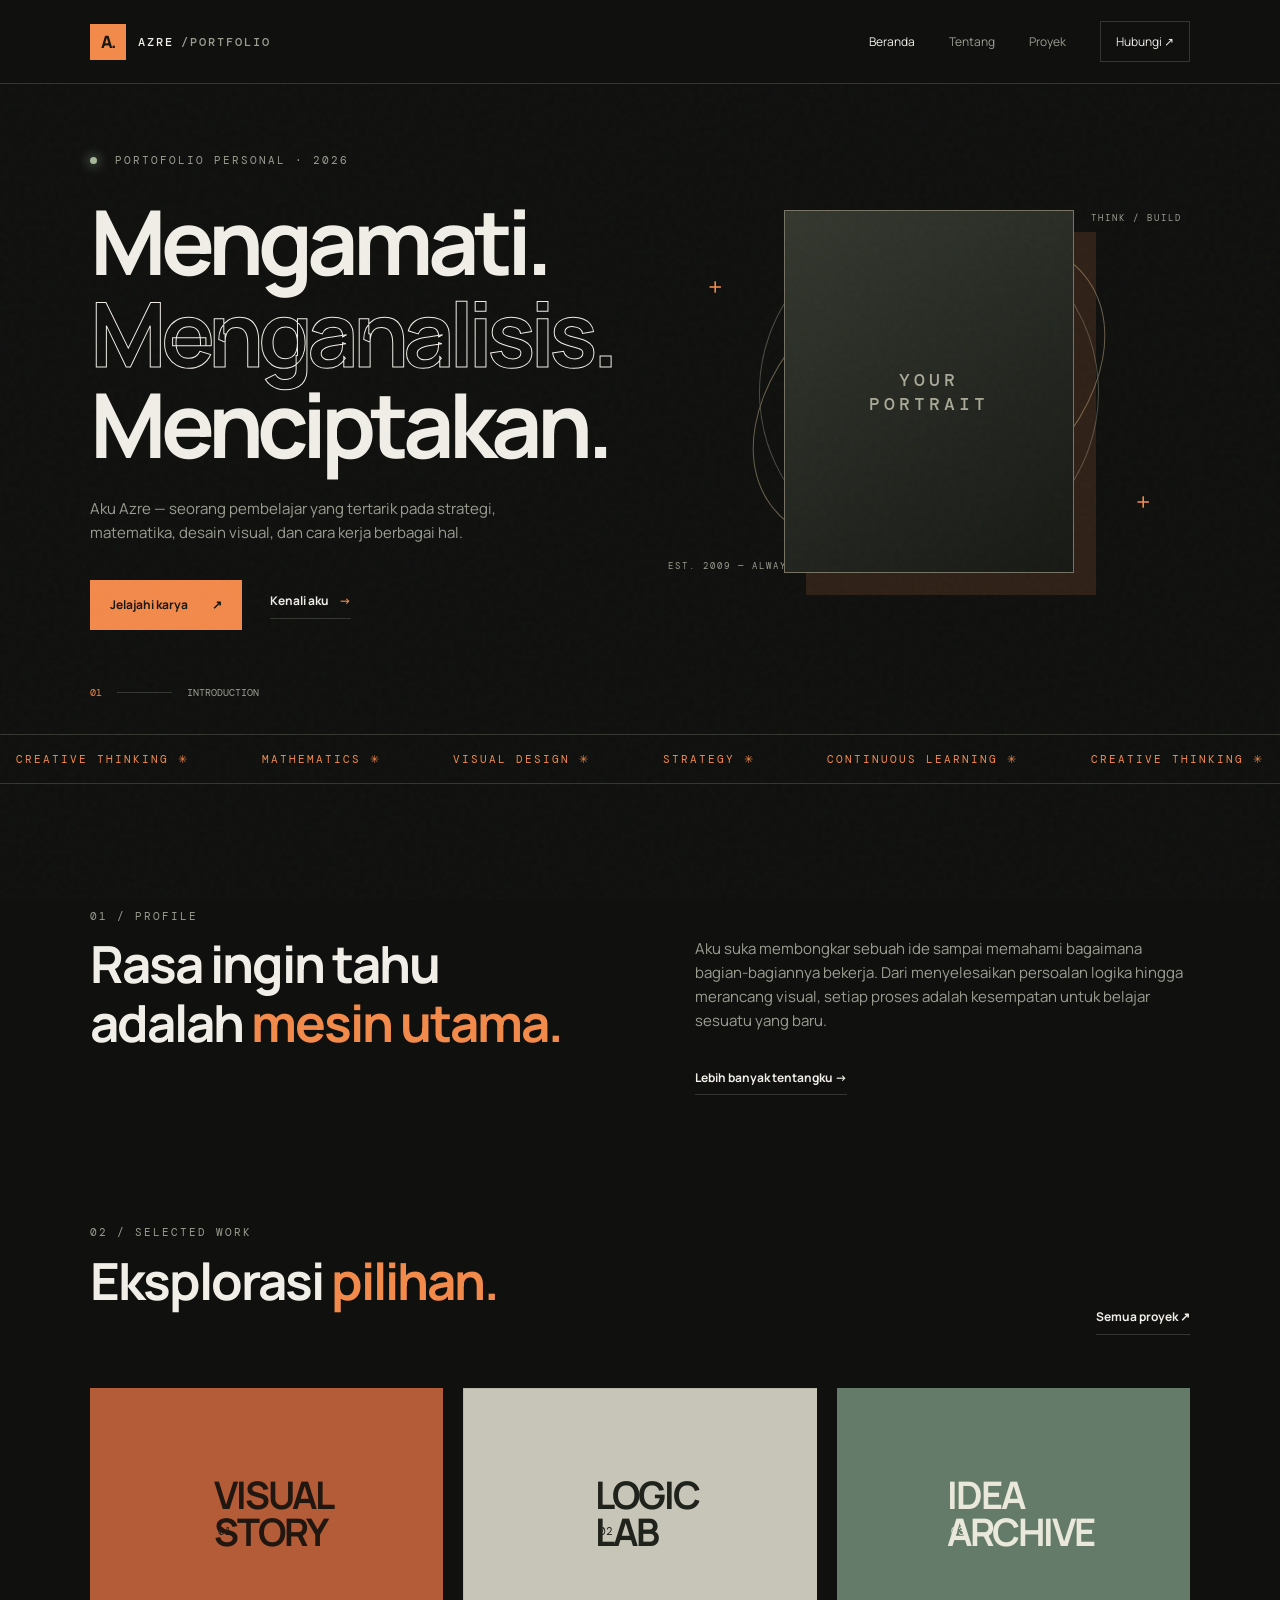
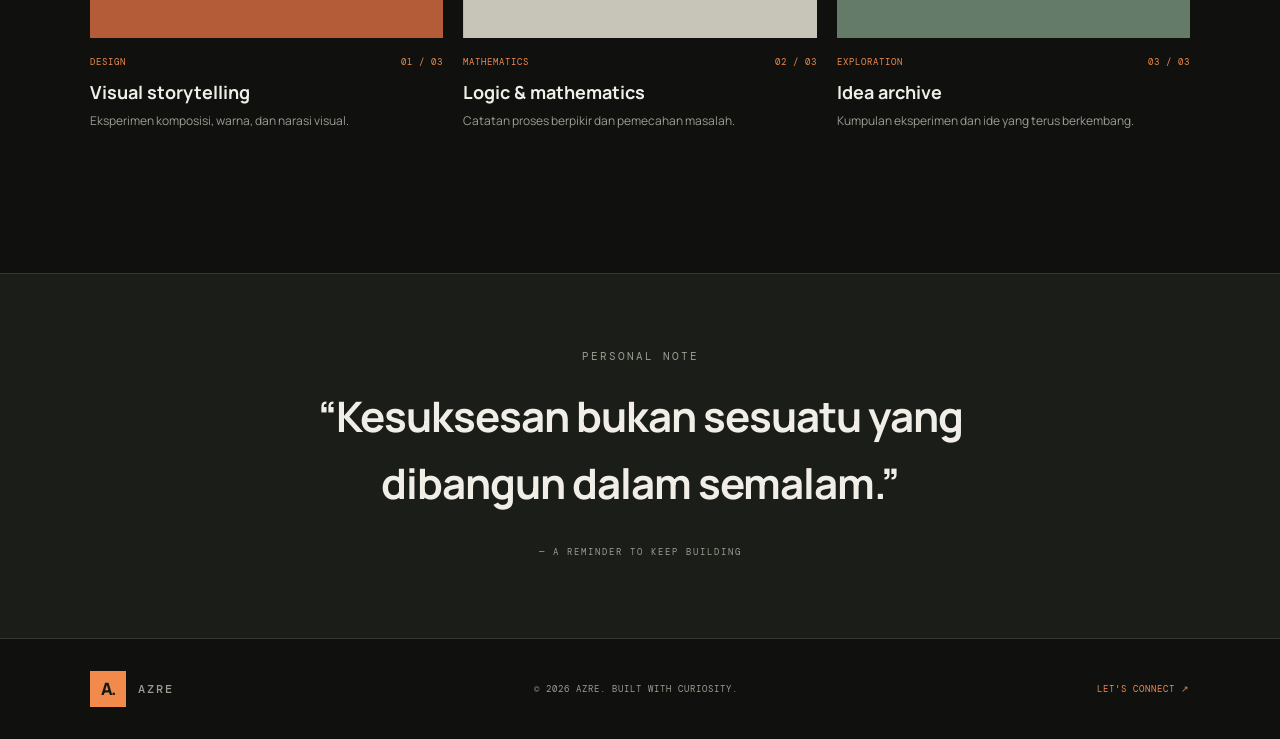
==== index.html @ 86ce499b "Add files via upload" ====
<!doctype html>
<html lang="id">
<head>
  <meta charset="utf-8">
  <meta name="viewport" content="width=device-width, initial-scale=1">
  <meta name="description" content="Portofolio pribadi Azre — eksplorasi ide, desain, dan teknologi.">
  <title>Azre — Personal Portfolio</title>
  <link rel="preconnect" href="https://fonts.googleapis.com">
  <link rel="preconnect" href="https://fonts.gstatic.com" crossorigin>
  <link href="https://fonts.googleapis.com/css2?family=DM+Mono:wght@400;500&family=Manrope:wght@400;500;600;700;800&display=swap" rel="stylesheet">
  <link rel="stylesheet" href="css/style.css">
  <script src="js/main.js" defer></script>
</head>
<body>
  <div class="noise"></div>
  <header class="site-header">
    <a class="brand" href="index.html"><span class="brand-mark">A.</span><span>AZRE<span class="muted">/PORTFOLIO</span></span></a>
    <button class="menu-toggle" aria-label="Buka navigasi" aria-expanded="false">☰</button>
    <nav class="nav">
      <a class="active" href="index.html">Beranda</a>
      <a href="about.html">Tentang</a>
      <a href="projects.html">Proyek</a>
      <a href="contact.html" class="nav-cta">Hubungi ↗</a>
    </nav>
  </header>

  <main>
    <section class="hero section-wrap">
      <div class="hero-copy">
        <p class="eyebrow"><span class="status-dot"></span> PORTOFOLIO PERSONAL · 2026</p>
        <h1>Mengamati.<br><span class="outline">Menganalisis.</span><br>Menciptakan.</h1>
        <p class="hero-desc">Aku Azre — seorang pembelajar yang tertarik pada strategi, matematika, desain visual, dan cara kerja berbagai hal.</p>
        <div class="hero-actions">
          <a class="button button-primary" href="projects.html">Jelajahi karya <span>↗</span></a>
          <a class="text-link" href="about.html">Kenali aku <span>→</span></a>
        </div>
      </div>
      <div class="hero-art profile-art">
        <div class="profile-frame">
          <img src="assets/profile.jpg" alt="Foto profil Azre" onerror="this.style.display='none';this.parentElement.classList.add('photo-missing')">
          <span class="photo-fallback">YOUR<br>PORTRAIT</span>
        </div>
        <div class="orbit orbit-one"></div><div class="orbit orbit-two"></div>
        <span class="art-label label-top">THINK / BUILD</span>
        <span class="art-label label-bottom">EST. 2009 — ALWAYS LEARNING</span>
        <span class="cross cross-one">+</span><span class="cross cross-two">+</span>
      </div>
      <div class="hero-index"><span>01</span><span class="line"></span><span>INTRODUCTION</span></div>
    </section>

    <section class="ticker" aria-label="Bidang minat">
      <div class="ticker-track"><span>CREATIVE THINKING ✳</span><span>MATHEMATICS ✳</span><span>VISUAL DESIGN ✳</span><span>STRATEGY ✳</span><span>CONTINUOUS LEARNING ✳</span><span>CREATIVE THINKING ✳</span></div>
    </section>

    <section class="section-wrap intro-grid">
      <div><p class="eyebrow">01 / PROFILE</p><h2>Rasa ingin tahu<br>adalah <em>mesin utama.</em></h2></div>
      <div class="intro-text"><p>Aku suka membongkar sebuah ide sampai memahami bagaimana bagian-bagiannya bekerja. Dari menyelesaikan persoalan logika hingga merancang visual, setiap proses adalah kesempatan untuk belajar sesuatu yang baru.</p><a class="text-link" href="about.html">Lebih banyak tentangku →</a></div>
    </section>

    <section class="section-wrap featured">
      <div class="section-heading"><div><p class="eyebrow">02 / SELECTED WORK</p><h2>Eksplorasi <em>pilihan.</em></h2></div><a class="text-link" href="projects.html">Semua proyek ↗</a></div>
      <div id="featured-projects" class="project-grid">
        <article class="project-card"><div class="project-visual visual-orange"><span>01</span><b>VISUAL<br>STORY</b></div><div class="project-meta"><span>DESIGN</span><span>01 / 03</span></div><h3>Visual storytelling</h3><p>Eksperimen komposisi, warna, dan narasi visual.</p></article>
        <article class="project-card"><div class="project-visual visual-grid"><span>02</span><b>LOGIC<br>LAB</b></div><div class="project-meta"><span>MATHEMATICS</span><span>02 / 03</span></div><h3>Logic & mathematics</h3><p>Catatan proses berpikir dan pemecahan masalah.</p></article>
        <article class="project-card"><div class="project-visual visual-green"><span>03</span><b>IDEA<br>ARCHIVE</b></div><div class="project-meta"><span>EXPLORATION</span><span>03 / 03</span></div><h3>Idea archive</h3><p>Kumpulan eksperimen dan ide yang terus berkembang.</p></article>
      </div>
    </section>

    <section class="quote-band"><p class="eyebrow">PERSONAL NOTE</p><blockquote>“Kesuksesan bukan sesuatu yang dibangun dalam semalam.”</blockquote><span>— A REMINDER TO KEEP BUILDING</span></section>
  </main>

  <footer class="footer"><a class="brand" href="index.html"><span class="brand-mark">A.</span><span>AZRE</span></a><span>© <span data-year></span> AZRE. BUILT WITH CURIOSITY.</span><a href="contact.html">LET'S CONNECT ↗</a></footer>
</body>
</html>
---- css/style.css ----
@import url('https://fonts.googleapis.com/css2?family=DM+Mono:wght@400;500&family=Manrope:wght@400;500;600;700;800&display=swap');
:root{--bg:#10110f;--panel:#181a17;--text:#f0eee7;--muted:#9b9d91;--line:#34372f;--accent:#f28a4b;--green:#a6b89b;--mono:'DM Mono',monospace;--sans:'Manrope',sans-serif}
*{box-sizing:border-box}html{scroll-behavior:smooth}body{margin:0;background:var(--bg);color:var(--text);font-family:var(--sans);line-height:1.6}a{color:inherit;text-decoration:none}.noise{position:fixed;inset:0;pointer-events:none;z-index:5;opacity:.045;background-image:url("data:image/svg+xml,%3Csvg viewBox='0 0 180 180' xmlns='http://www.w3.org/2000/svg'%3E%3Cfilter id='n'%3E%3CfeTurbulence type='fractalNoise' baseFrequency='.9' numOctaves='3' stitchTiles='stitch'/%3E%3C/filter%3E%3Crect width='100%25' height='100%25' filter='url(%23n)' opacity='.5'/%3E%3C/svg%3E")}
.site-header{height:84px;padding:0 7vw;display:flex;align-items:center;justify-content:space-between;border-bottom:1px solid var(--line);position:relative;z-index:10;background:#10110feF}.brand{display:flex;align-items:center;gap:12px;font:500 12px var(--mono);letter-spacing:2px}.brand-mark{display:grid;place-items:center;width:36px;height:36px;background:var(--accent);color:#171713;font:800 17px var(--sans);letter-spacing:-2px}.muted{color:var(--muted);margin-left:7px}.nav{display:flex;align-items:center;gap:34px;font-size:12px;color:var(--muted)}.nav a:hover,.nav a.active{color:var(--text)}.nav-cta{border:1px solid var(--line);padding:10px 15px;color:var(--text)!important}.menu-toggle{display:none;background:none;border:0;color:var(--text);font-size:23px}
.section-wrap{width:min(1120px,86vw);margin:auto}.hero{min-height:650px;display:grid;grid-template-columns:1.05fr .95fr;align-items:center;position:relative;padding-top:55px;padding-bottom:90px}.eyebrow{font:11px var(--mono);letter-spacing:2px;color:var(--muted)}.status-dot{display:inline-block;width:7px;height:7px;background:var(--green);border-radius:50%;margin-right:9px;box-shadow:0 0 12px var(--green)}h1,h2,h3,p{margin-top:0}.hero h1{font-size:clamp(52px,7vw,94px);line-height:1.02;letter-spacing:-6px;margin:28px 0}.outline{-webkit-text-stroke:1px var(--text);color:transparent}.hero-desc,.page-lead{max-width:490px;color:var(--muted);font-size:15px}.hero-actions{display:flex;align-items:center;gap:28px;margin-top:35px}.button{display:inline-flex;gap:24px;padding:15px 20px;font-size:12px;font-weight:700}.button-primary{background:var(--accent);color:#171713}.text-link{font-size:12px;font-weight:700;border-bottom:1px solid var(--line);padding-bottom:7px}.text-link span{color:var(--accent);margin-left:8px}.hero-art{height:440px;position:relative;display:grid;place-items:center}.orbit{position:absolute;border:1px solid #4b4c42;border-radius:50%;transform:rotate(-25deg)}.orbit-one{width:340px;height:340px}.orbit-two{width:260px;height:390px;transform:rotate(55deg);border-color:#69604c}.core{width:150px;height:150px;border-radius:50%;display:grid;place-items:center;background:radial-gradient(circle at 35% 30%,#f8b17d,var(--accent) 45%,#7d3d25);box-shadow:0 0 100px #f28a4b30;color:#201711;font-size:76px;font-weight:800}.art-label{position:absolute;font:9px var(--mono);letter-spacing:2px;color:var(--muted)}.label-top{top:40px;right:8px}.label-bottom{bottom:40px;left:0}.cross{position:absolute;color:var(--accent);font-size:25px}.cross-one{top:95px;left:40px}.cross-two{right:40px;bottom:90px}.hero-index{position:absolute;bottom:35px;left:0;display:flex;align-items:center;gap:15px;font:10px var(--mono);color:var(--muted)}.hero-index span:first-child{color:var(--accent)}.hero-index .line{width:55px;height:1px;background:var(--line)}
.ticker{overflow:hidden;border-block:1px solid var(--line);padding:17px 0;color:var(--accent);font:11px var(--mono);letter-spacing:2px}.ticker-track{display:flex;justify-content:space-around;gap:40px;white-space:nowrap;min-width:850px}.intro-grid{display:grid;grid-template-columns:1fr 1fr;gap:10%;padding-top:125px;padding-bottom:130px}.intro-grid h2,.section-heading h2{font-size:clamp(34px,4vw,53px);line-height:1.15;letter-spacing:-2px}.intro-grid em,.section-heading em,.page-title em{color:var(--accent);font-style:normal}.intro-text{padding-top:28px;color:var(--muted);font-size:15px}.intro-text .text-link{display:inline-block;margin-top:20px;color:var(--text)}
.featured{padding-bottom:130px}.section-heading{display:flex;align-items:end;justify-content:space-between;margin-bottom:35px}.section-heading .eyebrow{margin-bottom:12px}.section-heading .text-link{margin-bottom:18px}.project-grid{display:grid;grid-template-columns:repeat(3,1fr);gap:20px}.project-card{min-width:0}.project-visual{height:250px;position:relative;display:flex;align-items:center;justify-content:center;overflow:hidden}.project-visual span{position:absolute;top:18px;left:18px;font:11px var(--mono)}.project-visual b{font-size:38px;line-height:.95;letter-spacing:-2px}.visual-orange{background:#b45c37;color:#211710}.visual-grid{background-color:#c7c5b8;color:#20221c;background-image:linear-gradient(#20221c18 1px,transparent 1px),linear-gradient(90deg,#20221c18 1px,transparent 1px);background-size:24px 24px}.visual-green{background:#657b69;color:#e9e8db}.project-meta{display:flex;justify-content:space-between;margin-top:18px;color:var(--accent);font:9px var(--mono);letter-spacing:1px}.project-card h3{font-size:18px;margin:10px 0 5px}.project-card p{color:var(--muted);font-size:12px}.quote-band{background:#1b1d19;padding:75px 7vw;text-align:center;border-block:1px solid var(--line)}.quote-band blockquote{font-size:clamp(24px,4vw,42px);font-weight:700;letter-spacing:-1px;margin:20px auto;max-width:800px}.quote-band>span{font:9px var(--mono);letter-spacing:2px;color:var(--muted)}
.footer{min-height:100px;padding:25px 7vw;display:flex;align-items:center;justify-content:space-between;color:var(--muted);font:9px var(--mono);letter-spacing:1px}.footer>a:last-child{color:var(--accent)}
.page-main{padding-top:100px;padding-bottom:130px;min-height:75vh}.page-title{font-size:clamp(55px,8vw,100px);line-height:.98;letter-spacing:-6px;margin:25px 0 30px}.about-layout{display:grid;grid-template-columns:.7fr 1.3fr;gap:12%;align-items:center;margin-top:85px}.about-stamp{width:260px;height:260px;border:1px solid var(--line);border-radius:50%;display:flex;flex-direction:column;align-items:center;justify-content:center;position:relative;color:var(--accent)}.about-stamp:before{content:'';position:absolute;inset:17px;border:1px dashed #55584d;border-radius:50%}.about-stamp strong{font-size:90px;line-height:1;letter-spacing:-8px}.about-stamp span{font:9px var(--mono);letter-spacing:2px;text-align:center;color:var(--muted)}.stamp-ring{position:absolute;top:27px;font:8px var(--mono);letter-spacing:2px}.about-copy h2{font-size:30px}.about-copy p{color:var(--muted);font-size:14px}.about-copy h3{font-size:14px;margin-top:35px}.skill-list{display:flex;flex-wrap:wrap;gap:9px}.skill-list span{border:1px solid var(--line);padding:9px 13px;font:10px var(--mono);color:var(--muted)}.principles{display:grid;grid-template-columns:repeat(3,1fr);gap:30px;margin-top:120px;border-top:1px solid var(--line);padding-top:30px}.principles>div>span{font:11px var(--mono);color:var(--accent)}.principles h3{font-size:22px;margin:14px 0 5px}.principles p{font-size:12px;color:var(--muted)}
.filter-bar{display:flex;gap:9px;margin:55px 0 28px}.filter{background:none;color:var(--muted);border:1px solid var(--line);padding:10px 17px;font:10px var(--mono);cursor:pointer}.filter.active,.filter:hover{background:var(--accent);border-color:var(--accent);color:#171713}.project-grid-wide{grid-template-columns:repeat(2,1fr);row-gap:45px}.project-grid-wide .project-visual{height:300px}.project-grid-wide .project-card h3{font-size:21px}.project-grid-wide .project-card p{font-size:13px}.project-card[hidden]{display:none}
.contact-page{min-height:calc(100vh - 184px)}.contact-panel{display:grid;grid-template-columns:1fr 1fr;gap:10%;background:var(--panel);border:1px solid var(--line);padding:45px;margin-top:70px}.contact-panel h2{font-size:32px;line-height:1.15}.contact-panel p{font-size:12px;color:var(--muted);max-width:300px}.contact-links{display:flex;flex-direction:column;justify-content:center}.contact-links a{display:flex;justify-content:space-between;padding:17px 0;border-bottom:1px solid var(--line);font:12px var(--mono)}.contact-links a span{color:var(--accent)}.small-note{font-size:10px;color:var(--muted);margin-top:18px}
@media(max-width:760px){.site-header{height:70px;padding:0 7vw}.menu-toggle{display:block}.nav{display:none;position:absolute;top:69px;left:0;right:0;background:#171915;padding:22px 7vw;flex-direction:column;align-items:stretch;gap:20px;border-bottom:1px solid var(--line)}.nav.open{display:flex}.hero{grid-template-columns:1fr;padding-top:80px;min-height:auto}.hero h1{letter-spacing:-4px}.hero-art{height:330px;margin-top:35px}.orbit-one{width:260px;height:260px}.orbit-two{width:210px;height:300px}.core{width:120px;height:120px;font-size:60px}.intro-grid,.about-layout,.contact-panel{grid-template-columns:1fr;gap:35px}.intro-grid{padding-block:85px}.intro-text{padding-top:0}.project-grid{grid-template-columns:1fr}.project-visual{height:260px}.section-heading{align-items:start;gap:15px;flex-direction:column}.featured{padding-bottom:80px}.page-main{padding-top:70px}.page-title{letter-spacing:-4px}.about-stamp{margin:auto}.principles{grid-template-columns:1fr;gap:25px;margin-top:70px}.project-grid-wide{grid-template-columns:1fr}.project-grid-wide .project-visual{height:260px}.contact-panel{padding:28px}.footer{gap:20px;flex-wrap:wrap;font-size:8px}.ticker-track{justify-content:flex-start;animation:marquee 22s linear infinite}@keyframes marquee{to{transform:translateX(-45%)}}}


/* Photo slots */
.profile-art{isolation:isolate}
.profile-frame{position:relative;z-index:2;width:min(290px,72%);aspect-ratio:4/5;overflow:hidden;border:1px solid #777365;background:linear-gradient(145deg,#34382f,#171915);box-shadow:22px 22px 0 #f28a4b22}
.profile-frame img{width:100%;height:100%;object-fit:cover;display:block;filter:saturate(.78)}
.photo-fallback{position:absolute;inset:0;display:grid;place-items:center;text-align:center;font:500 18px var(--mono);letter-spacing:4px;color:#aaa997}
.profile-frame:not(.photo-missing) .photo-fallback{display:none}
.project-visual{background-size:cover;background-position:center}
.project-visual b,.project-visual span{position:relative;z-index:1}
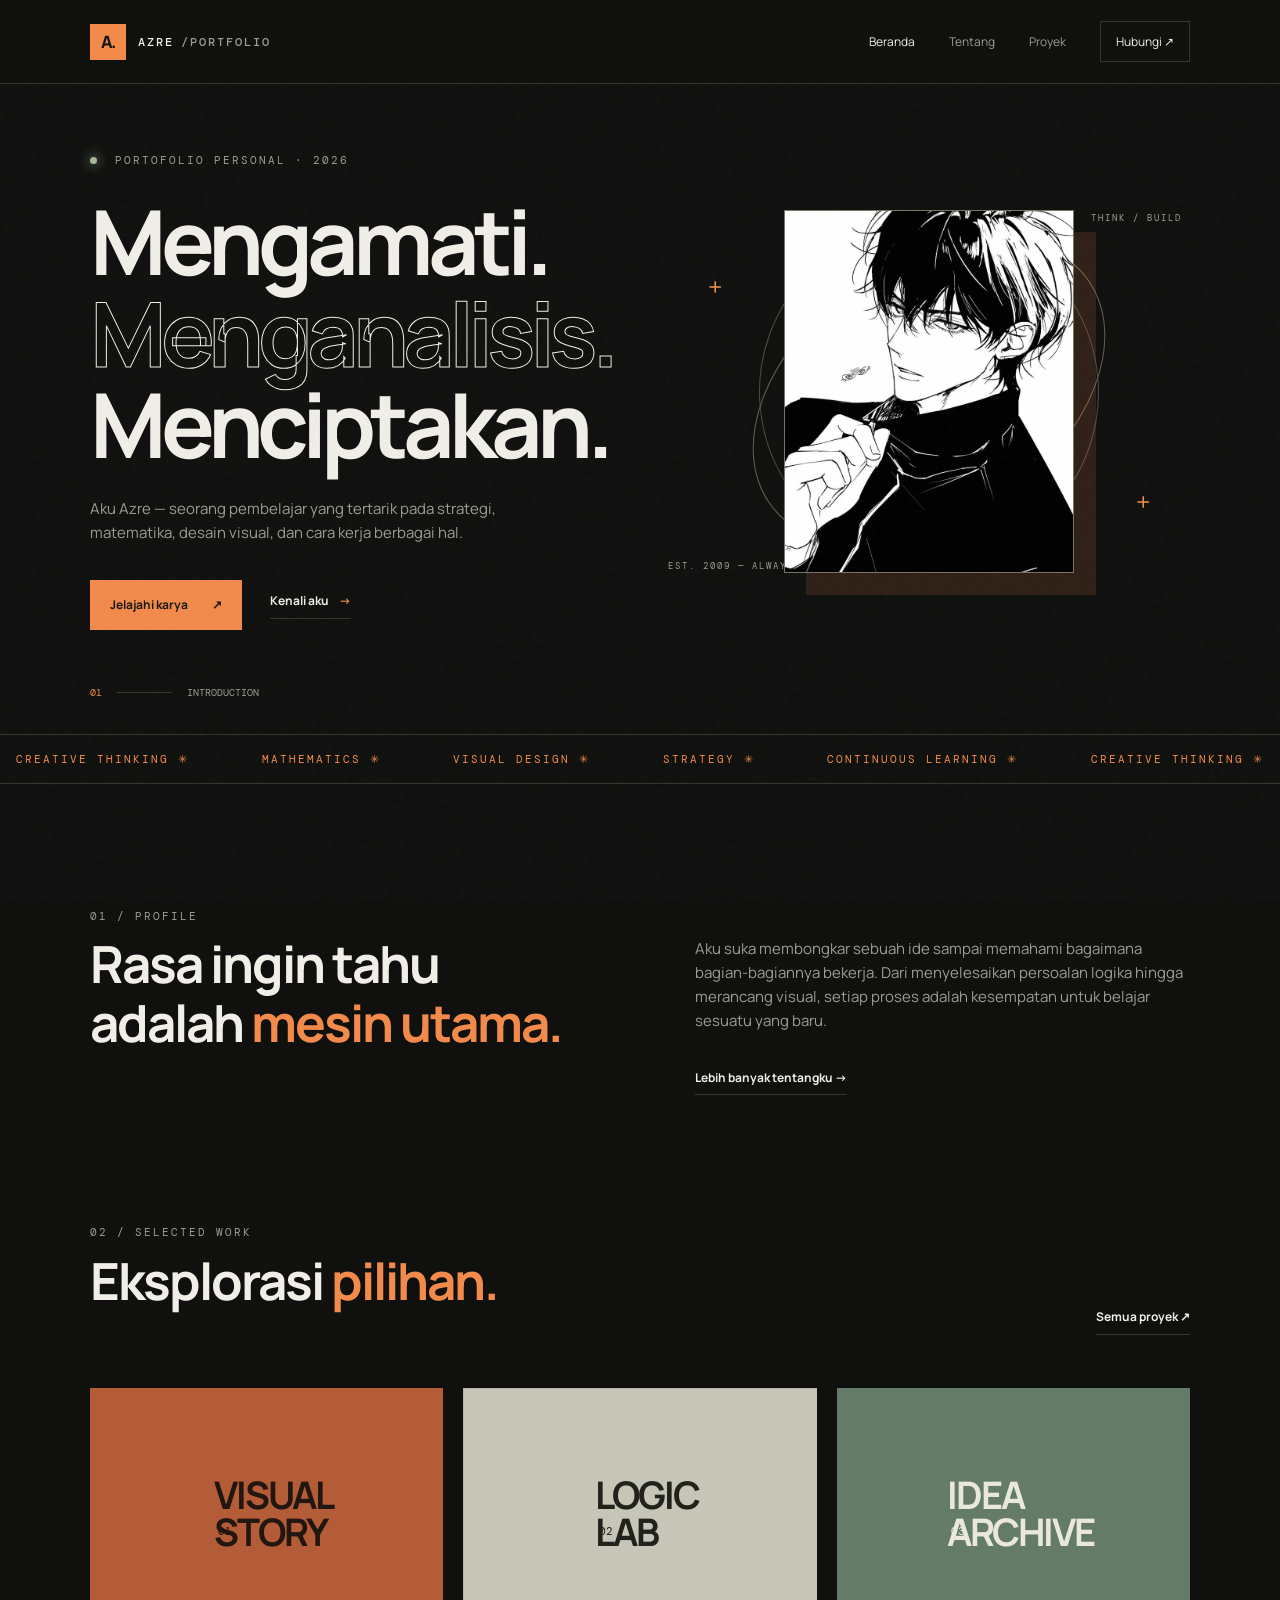
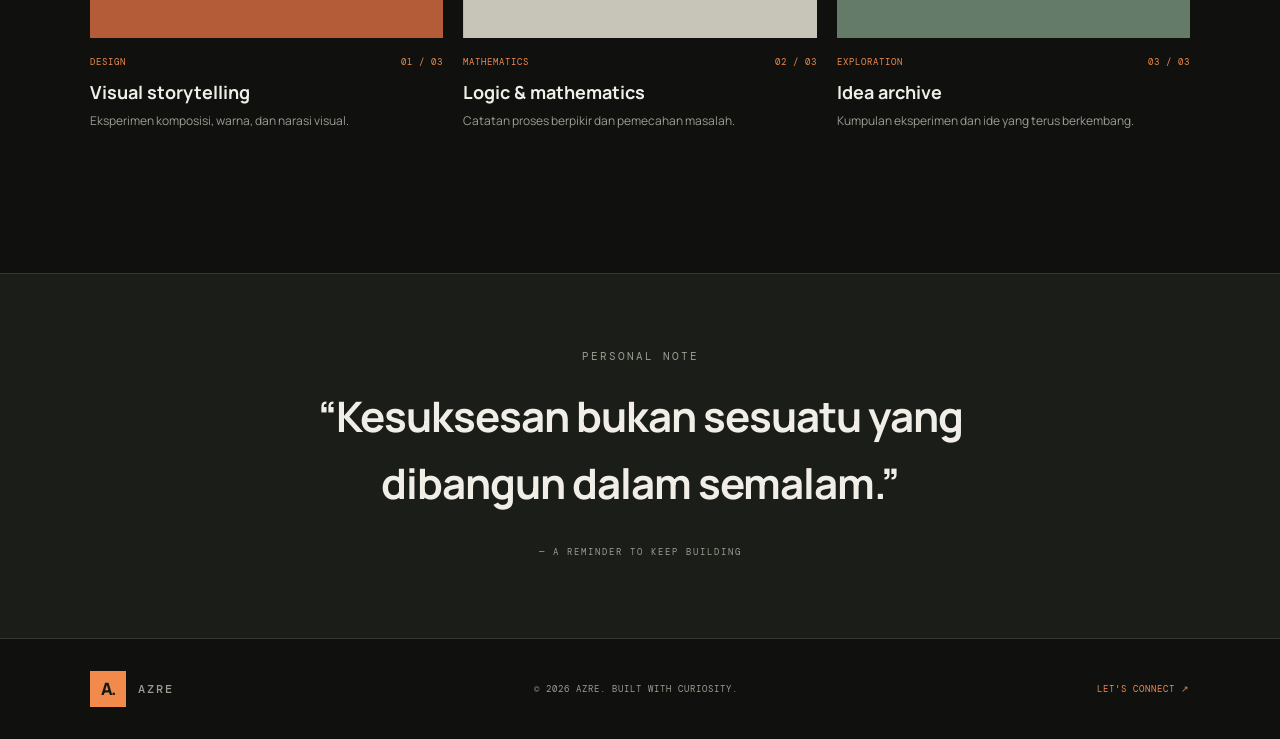
==== commit ed61b0e6: "Update profile image source in index.html" ====
--- a/index.html
+++ b/index.html
@@ -37,7 +37,7 @@
       </div>
       <div class="hero-art profile-art">
         <div class="profile-frame">
-          <img src="assets/profile.jpg" alt="Foto profil Azre" onerror="this.style.display='none';this.parentElement.classList.add('photo-missing')">
+          <img src="profile.jpg" alt="Foto profil Azre" onerror="this.style.display='none';this.parentElement.classList.add('photo-missing')">
           <span class="photo-fallback">YOUR<br>PORTRAIT</span>
         </div>
         <div class="orbit orbit-one"></div><div class="orbit orbit-two"></div>
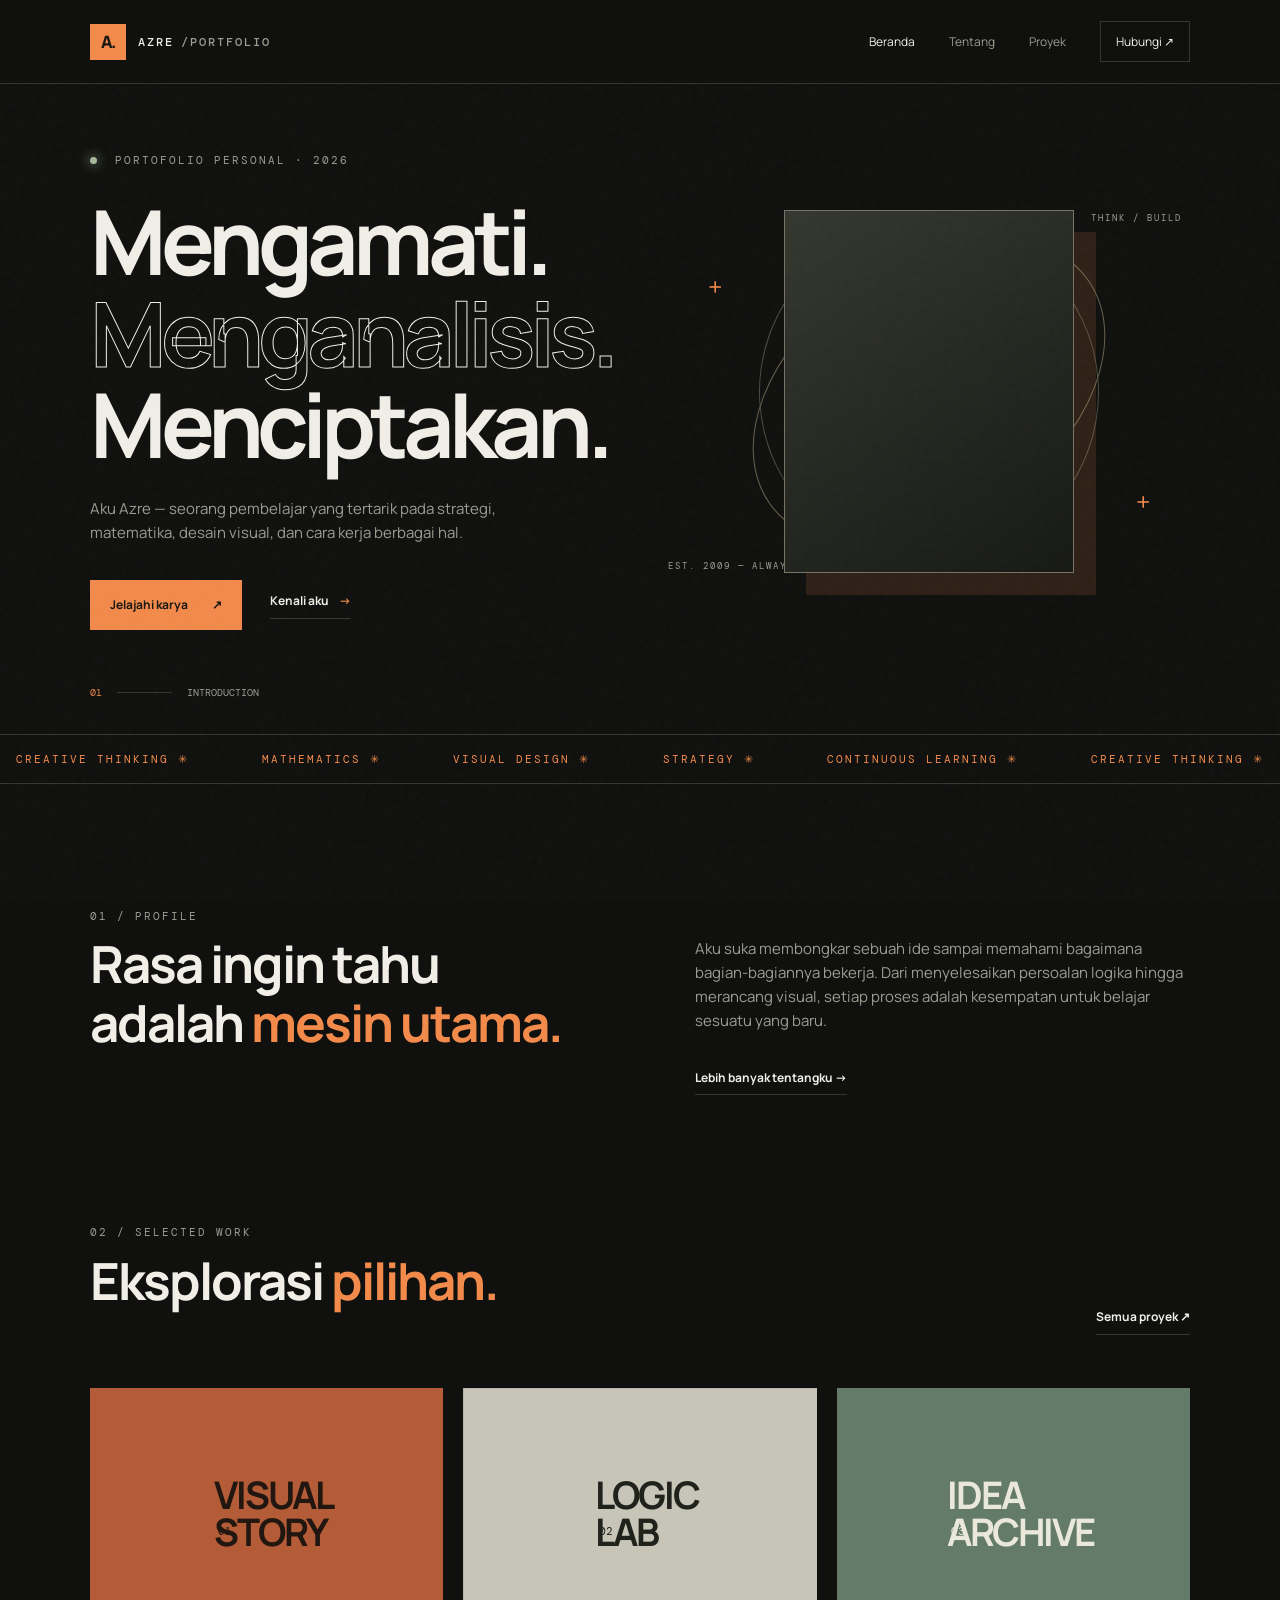
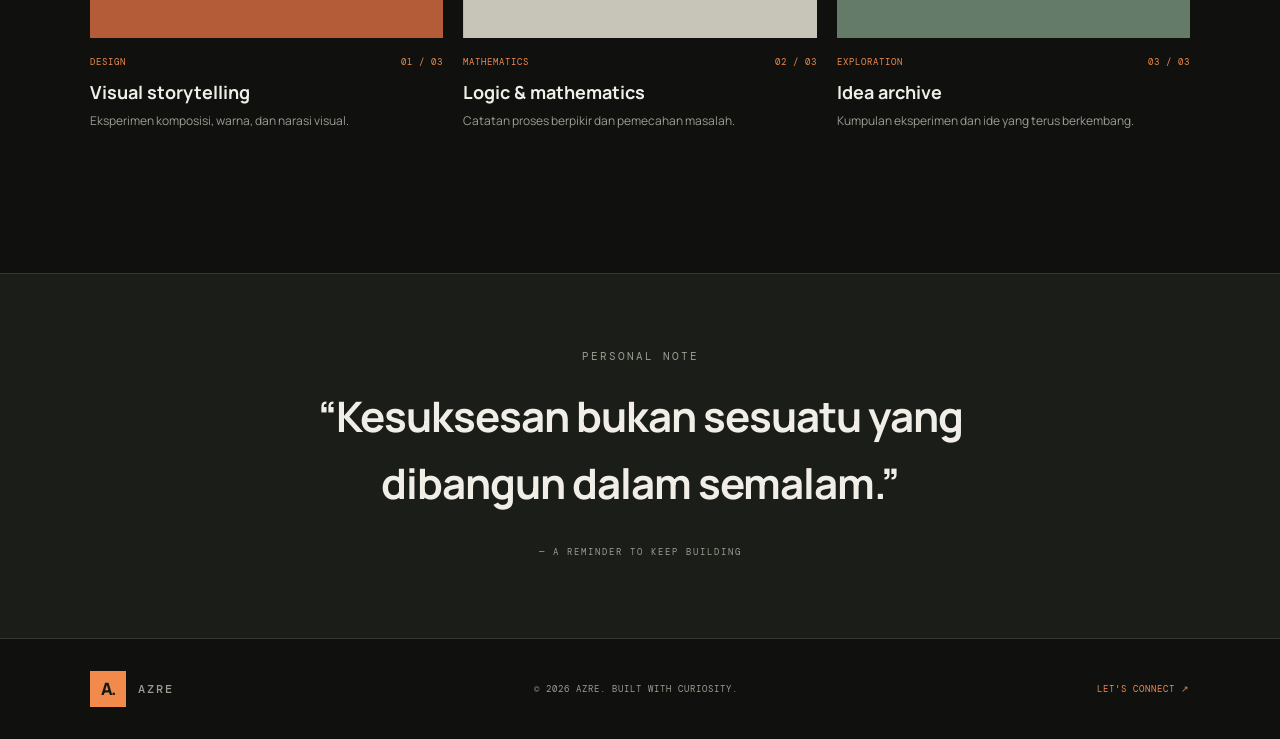
==== commit f419ec10: "Replace profile image with video element" ====
--- a/index.html
+++ b/index.html
@@ -37,7 +37,7 @@
       </div>
       <div class="hero-art profile-art">
         <div class="profile-frame">
-          <img src="profile.jpg" alt="Foto profil Azre" onerror="this.style.display='none';this.parentElement.classList.add('photo-missing')">
+          <mp4 src="prof.mp4" alt="Foto profil Azre" onerror="this.style.display='none';this.parentElement.classList.add('photo-missing')">
           <span class="photo-fallback">YOUR<br>PORTRAIT</span>
         </div>
         <div class="orbit orbit-one"></div><div class="orbit orbit-two"></div>
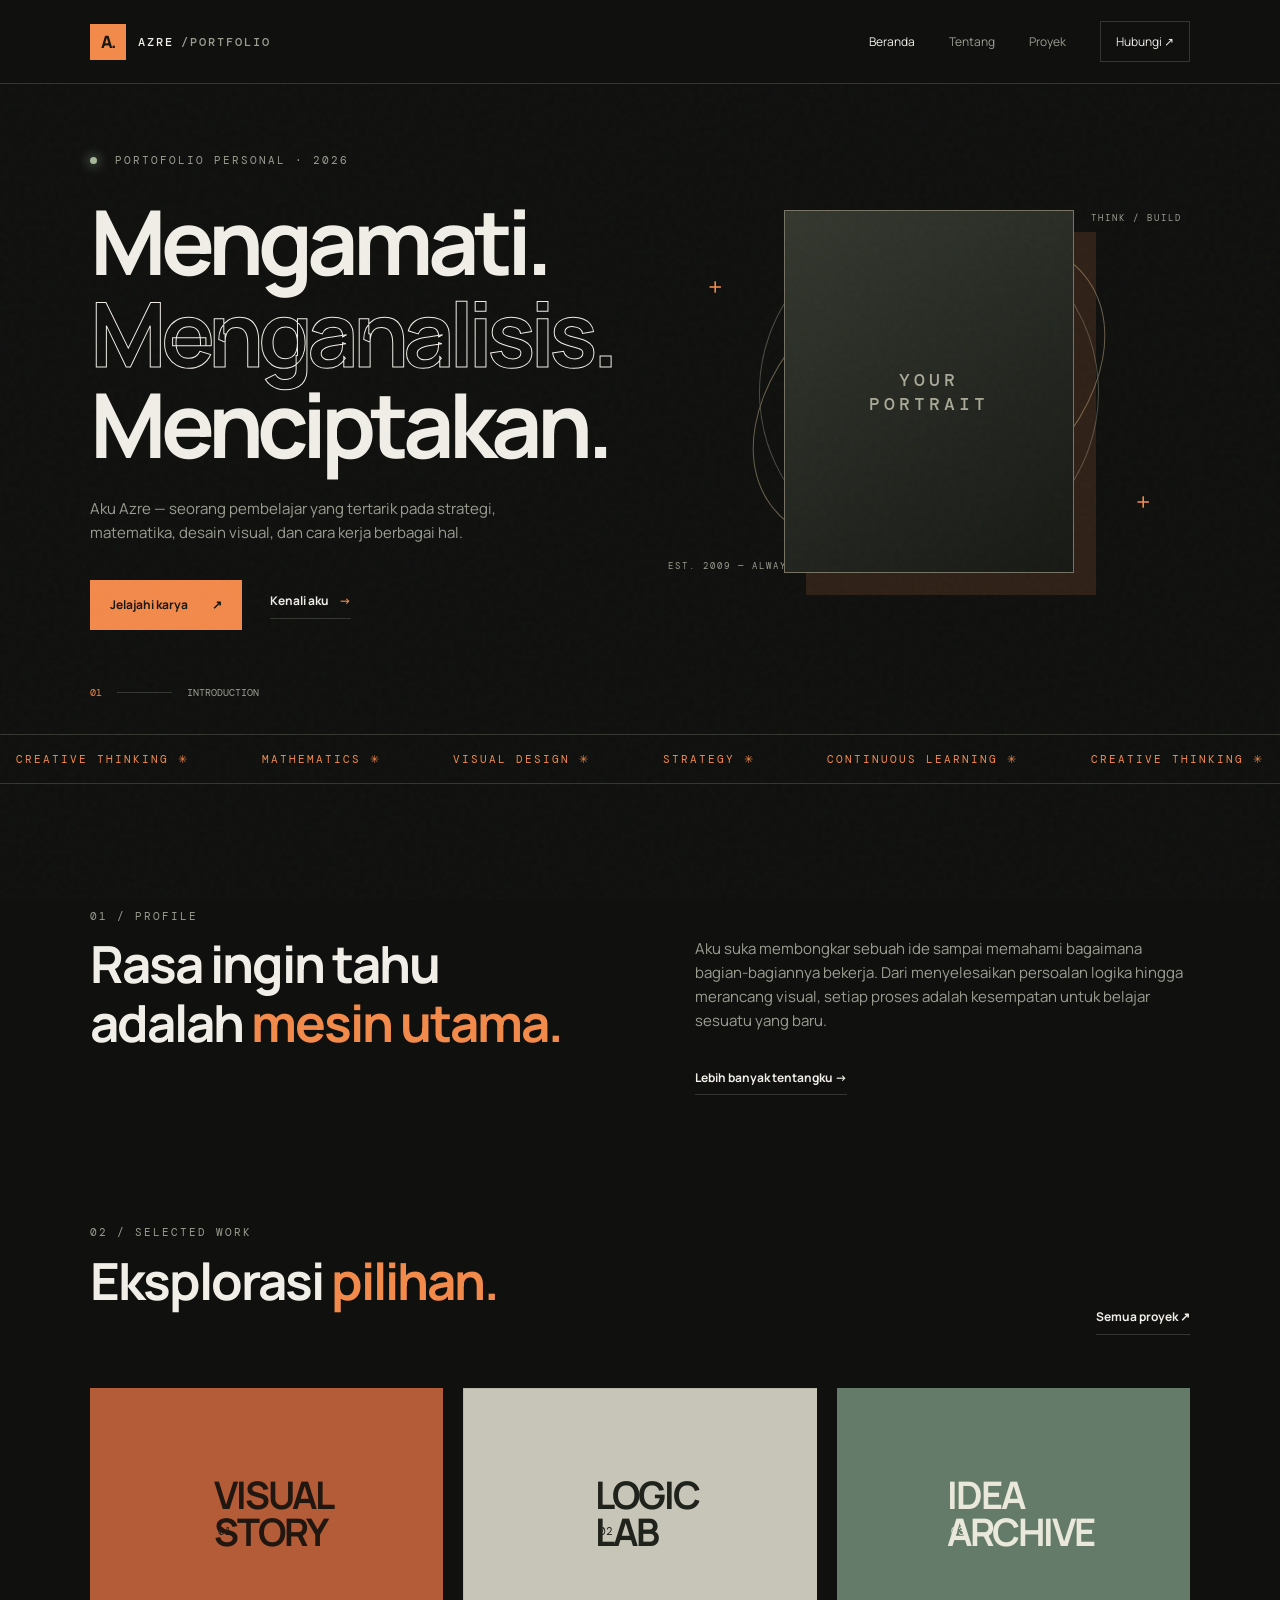
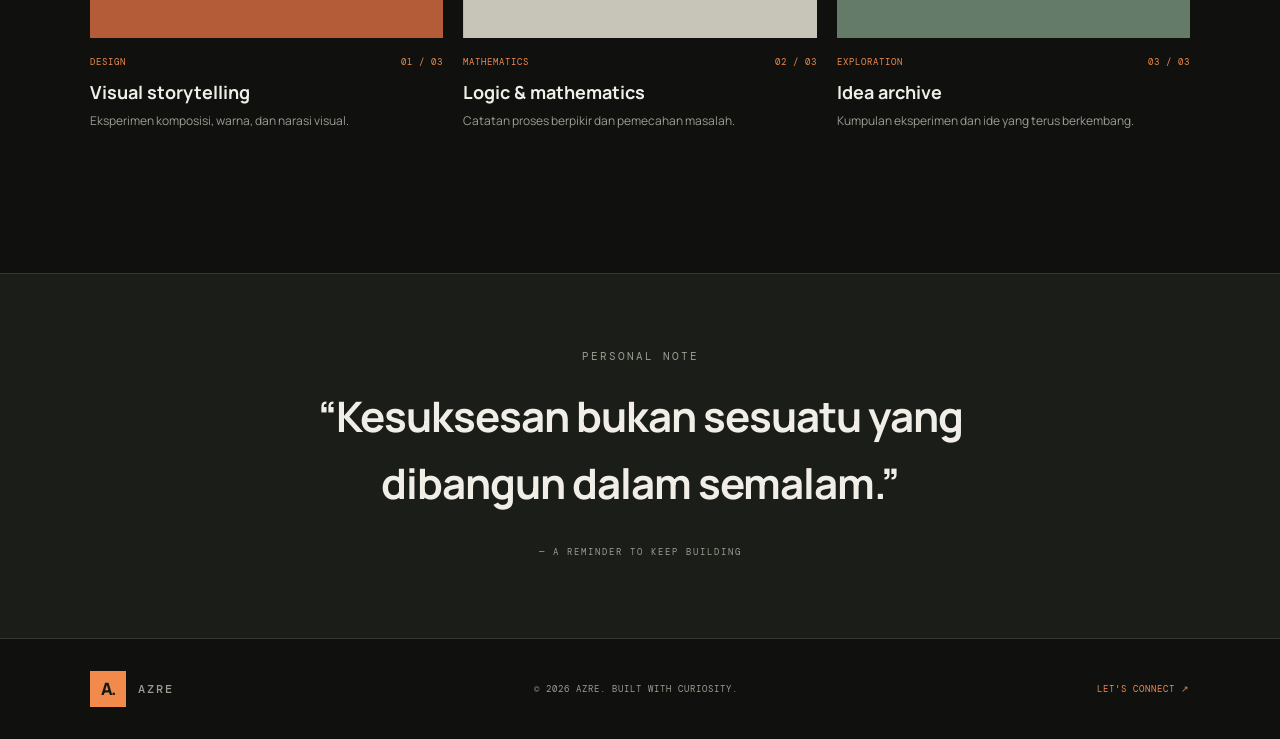
==== commit 19007c14: "Replace mp4 tag with img tag for profile picture" ====
--- a/index.html
+++ b/index.html
@@ -37,7 +37,7 @@
       </div>
       <div class="hero-art profile-art">
         <div class="profile-frame">
-          <mp4 src="prof.mp4" alt="Foto profil Azre" onerror="this.style.display='none';this.parentElement.classList.add('photo-missing')">
+          <img src="prof.mp4" alt="Foto profil Azre" onerror="this.style.display='none';this.parentElement.classList.add('photo-missing')">
           <span class="photo-fallback">YOUR<br>PORTRAIT</span>
         </div>
         <div class="orbit orbit-one"></div><div class="orbit orbit-two"></div>
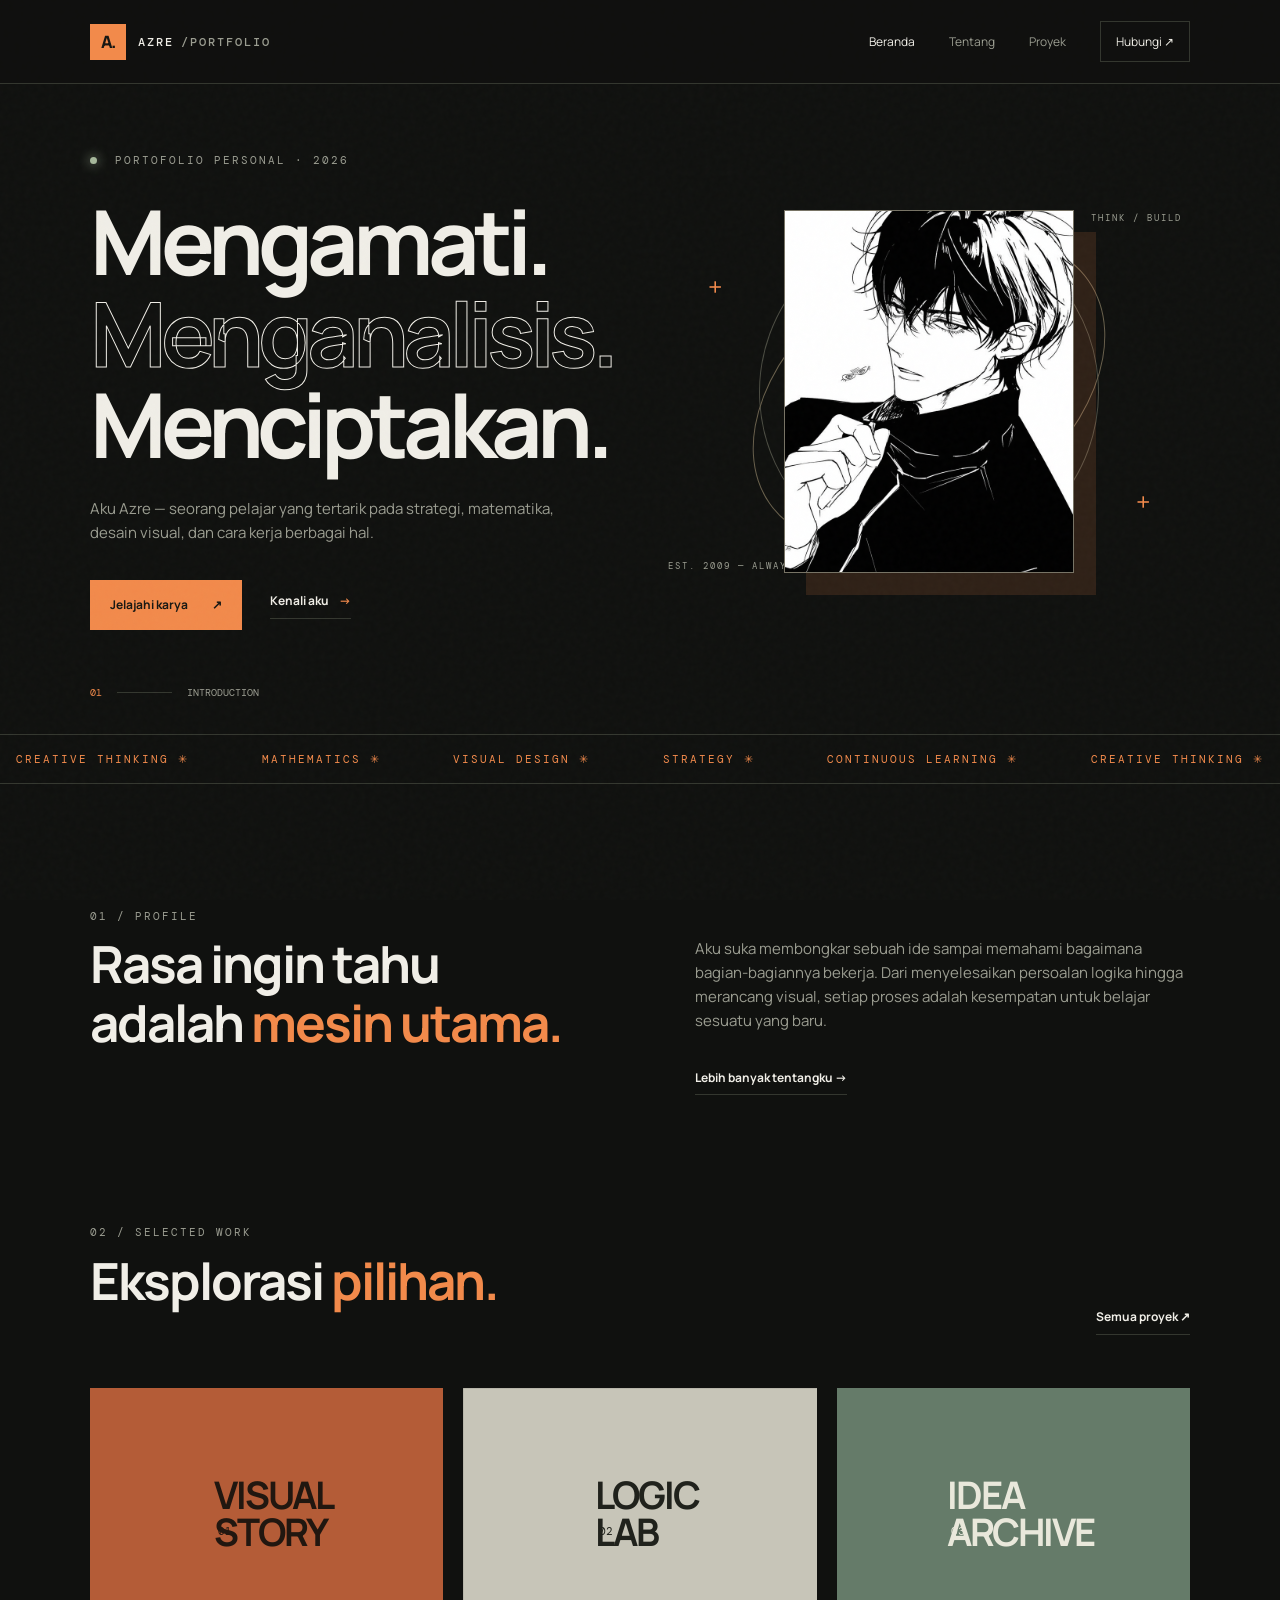
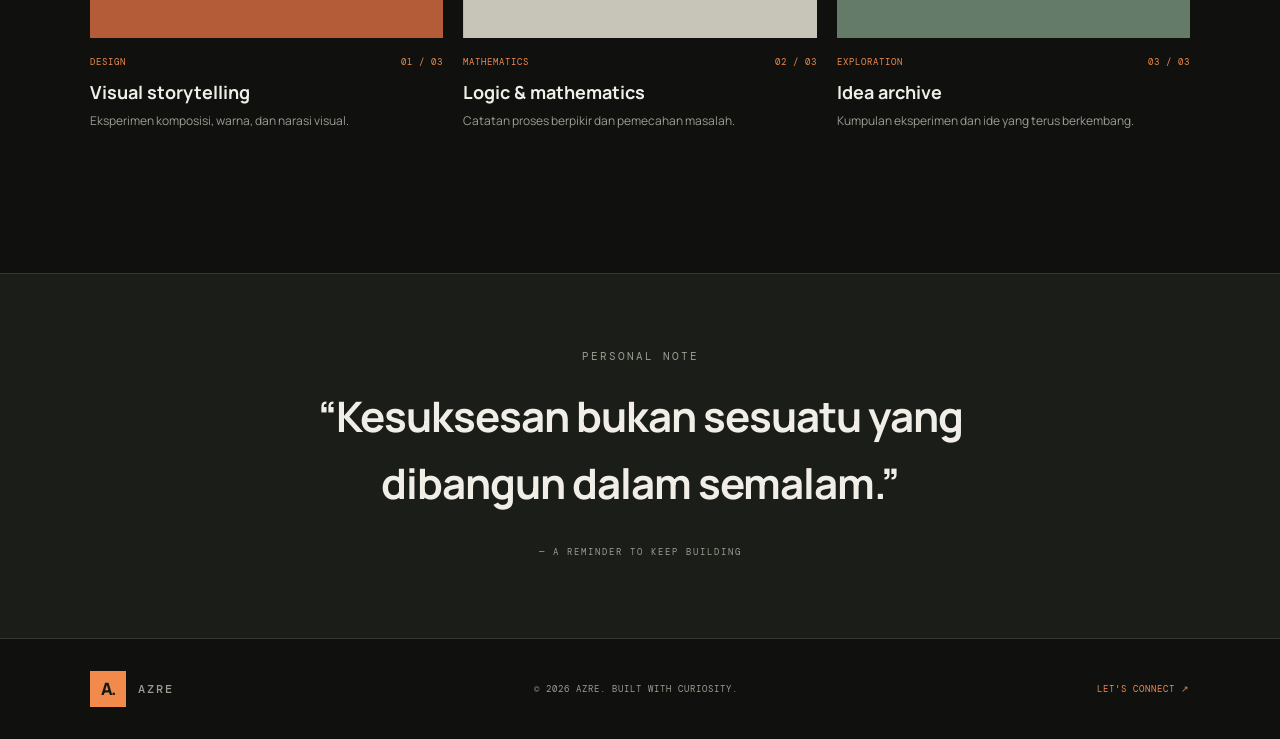
==== commit 4ad25595: "Update hero description text in index.html" ====
--- a/index.html
+++ b/index.html
@@ -29,7 +29,7 @@
       <div class="hero-copy">
         <p class="eyebrow"><span class="status-dot"></span> PORTOFOLIO PERSONAL · 2026</p>
         <h1>Mengamati.<br><span class="outline">Menganalisis.</span><br>Menciptakan.</h1>
-        <p class="hero-desc">Aku Azre — seorang pembelajar yang tertarik pada strategi, matematika, desain visual, dan cara kerja berbagai hal.</p>
+        <p class="hero-desc">Aku Azre — seorang pelajar yang tertarik pada strategi, matematika, desain visual, dan cara kerja berbagai hal.</p>
         <div class="hero-actions">
           <a class="button button-primary" href="projects.html">Jelajahi karya <span>↗</span></a>
           <a class="text-link" href="about.html">Kenali aku <span>→</span></a>
@@ -37,7 +37,7 @@
       </div>
       <div class="hero-art profile-art">
         <div class="profile-frame">
-          <img src="prof.mp4" alt="Foto profil Azre" onerror="this.style.display='none';this.parentElement.classList.add('photo-missing')">
+          <img src="profile.jpg" alt="Foto profil Azre" onerror="this.style.display='none';this.parentElement.classList.add('photo-missing')">
           <span class="photo-fallback">YOUR<br>PORTRAIT</span>
         </div>
         <div class="orbit orbit-one"></div><div class="orbit orbit-two"></div>
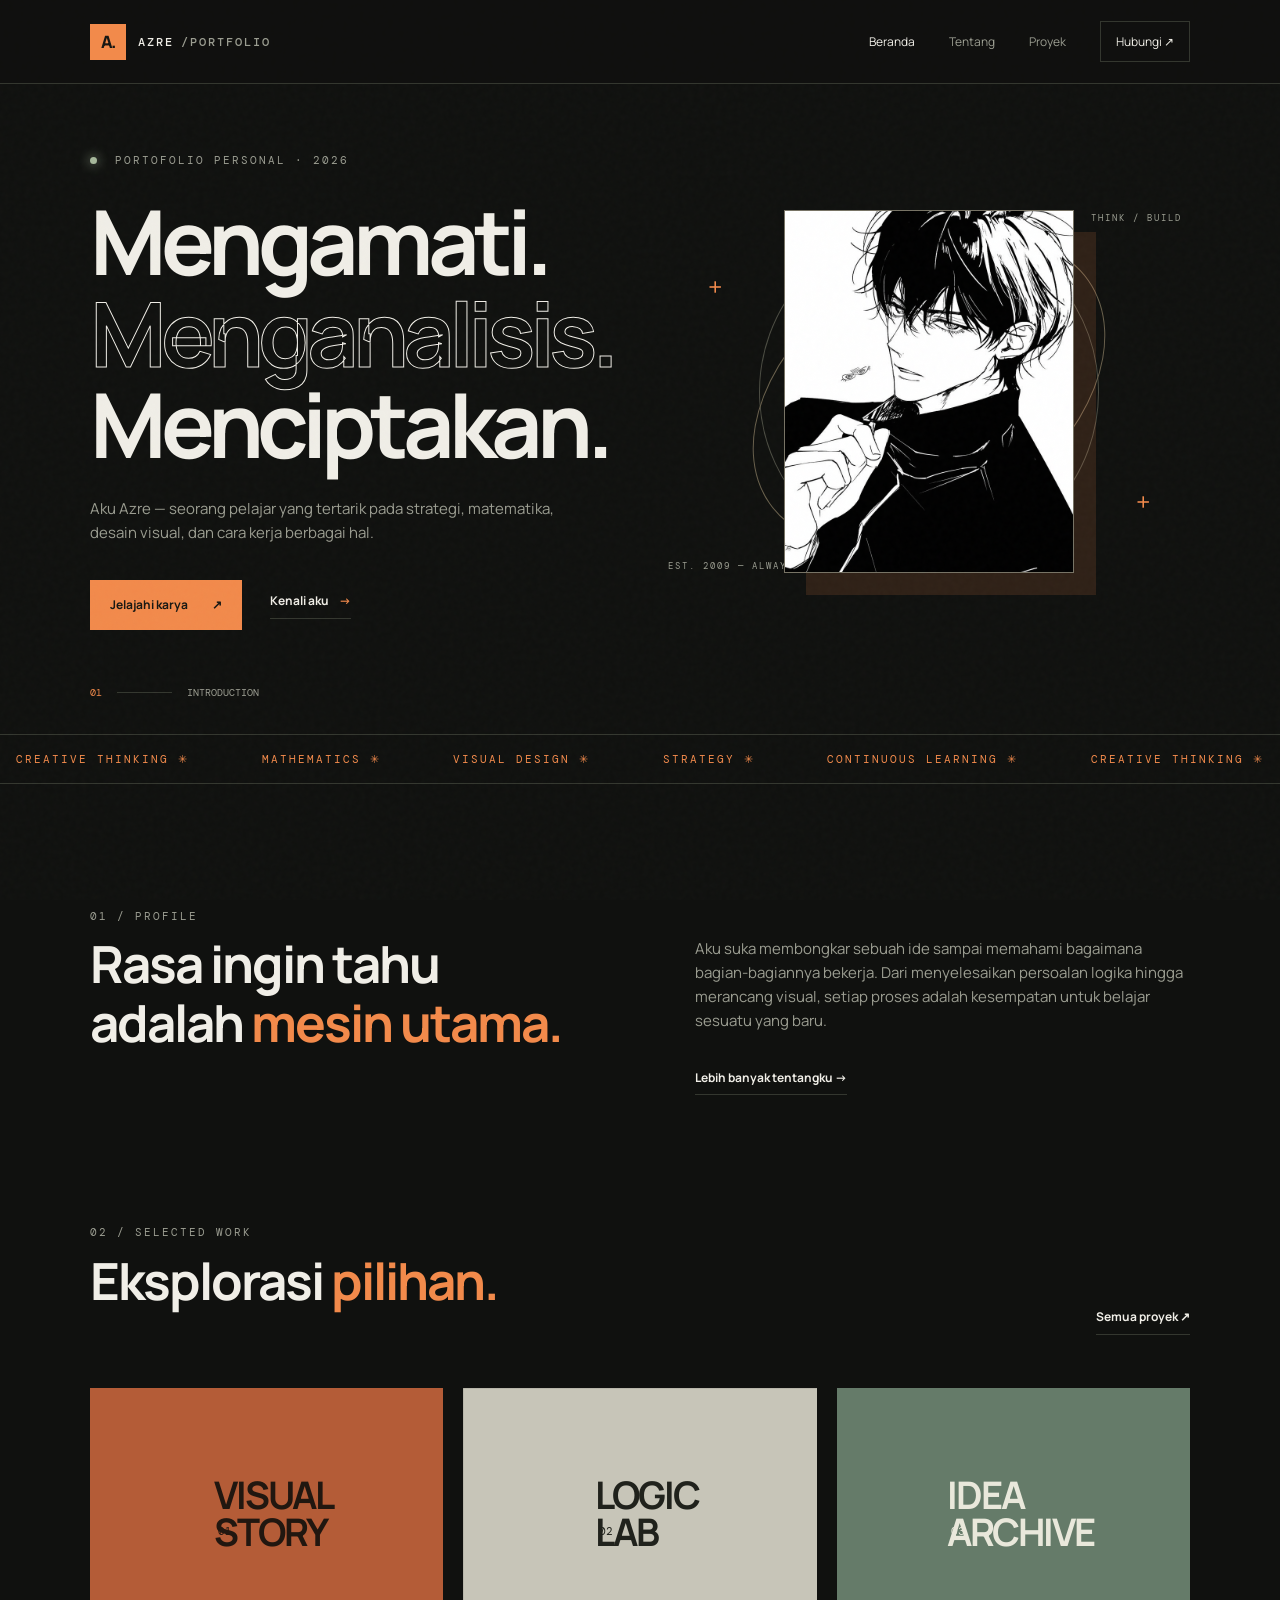
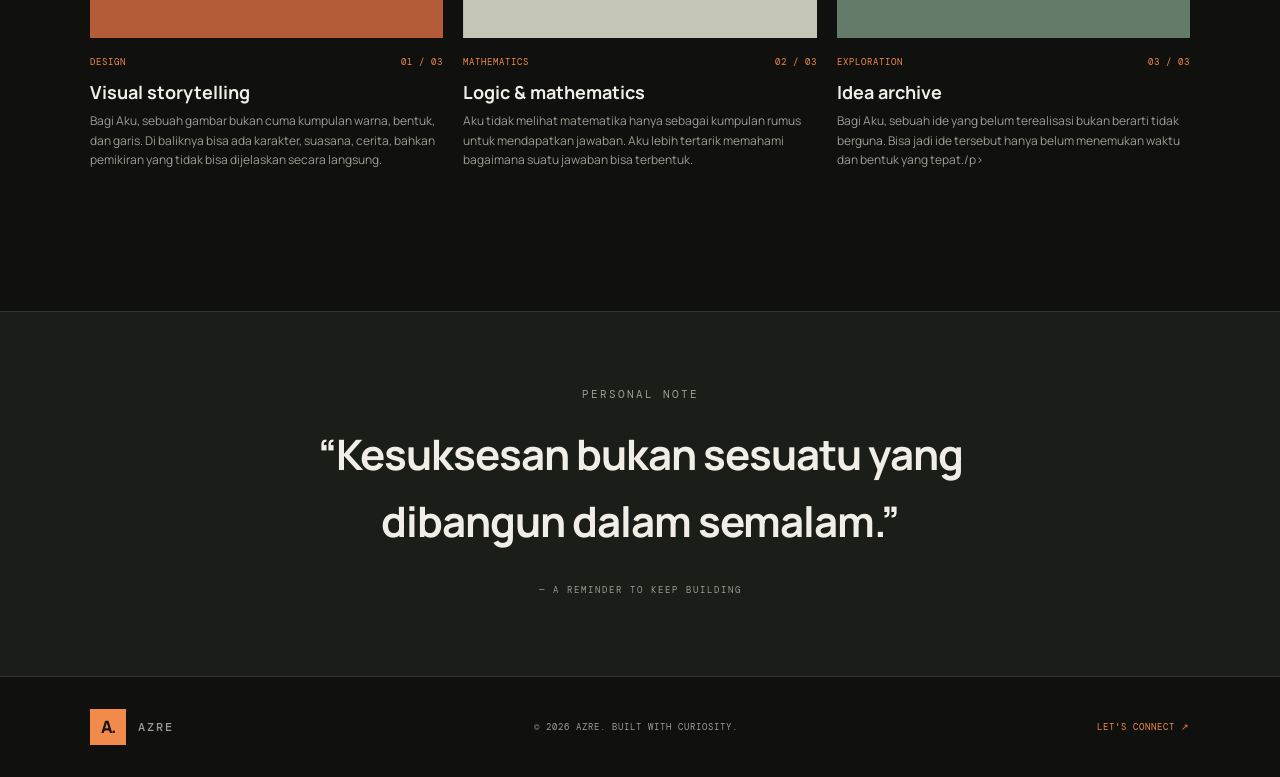
==== commit 42e855dd: "Revise project cards with new descriptions Updated project descriptions and added new content for vi" ====
--- a/index.html
+++ b/index.html
@@ -60,9 +60,9 @@
     <section class="section-wrap featured">
       <div class="section-heading"><div><p class="eyebrow">02 / SELECTED WORK</p><h2>Eksplorasi <em>pilihan.</em></h2></div><a class="text-link" href="projects.html">Semua proyek ↗</a></div>
       <div id="featured-projects" class="project-grid">
-        <article class="project-card"><div class="project-visual visual-orange"><span>01</span><b>VISUAL<br>STORY</b></div><div class="project-meta"><span>DESIGN</span><span>01 / 03</span></div><h3>Visual storytelling</h3><p>Eksperimen komposisi, warna, dan narasi visual.</p></article>
-        <article class="project-card"><div class="project-visual visual-grid"><span>02</span><b>LOGIC<br>LAB</b></div><div class="project-meta"><span>MATHEMATICS</span><span>02 / 03</span></div><h3>Logic & mathematics</h3><p>Catatan proses berpikir dan pemecahan masalah.</p></article>
-        <article class="project-card"><div class="project-visual visual-green"><span>03</span><b>IDEA<br>ARCHIVE</b></div><div class="project-meta"><span>EXPLORATION</span><span>03 / 03</span></div><h3>Idea archive</h3><p>Kumpulan eksperimen dan ide yang terus berkembang.</p></article>
+        <article class="project-card"><div class="project-visual visual-orange"><span>01</span><b>VISUAL<br>STORY</b></div><div class="project-meta"><span>DESIGN</span><span>01 / 03</span></div><h3>Visual storytelling</h3><p>Bagi Aku, sebuah gambar bukan cuma kumpulan warna, bentuk, dan garis. Di baliknya bisa ada karakter, suasana, cerita, bahkan pemikiran yang tidak bisa dijelaskan secara langsung.</p></article>
+        <article class="project-card"><div class="project-visual visual-grid"><span>02</span><b>LOGIC<br>LAB</b></div><div class="project-meta"><span>MATHEMATICS</span><span>02 / 03</span></div><h3>Logic & mathematics</h3><p>Aku tidak melihat matematika hanya sebagai kumpulan rumus untuk mendapatkan jawaban. Aku lebih tertarik memahami bagaimana suatu jawaban bisa terbentuk.</p></article>
+        <article class="project-card"><div class="project-visual visual-green"><span>03</span><b>IDEA<br>ARCHIVE</b></div><div class="project-meta"><span>EXPLORATION</span><span>03 / 03</span></div><h3>Idea archive</h3><p>Bagi Aku, sebuah ide yang belum terealisasi bukan berarti tidak berguna. Bisa jadi ide tersebut hanya belum menemukan waktu dan bentuk yang tepat./p></article>
       </div>
     </section>
 
